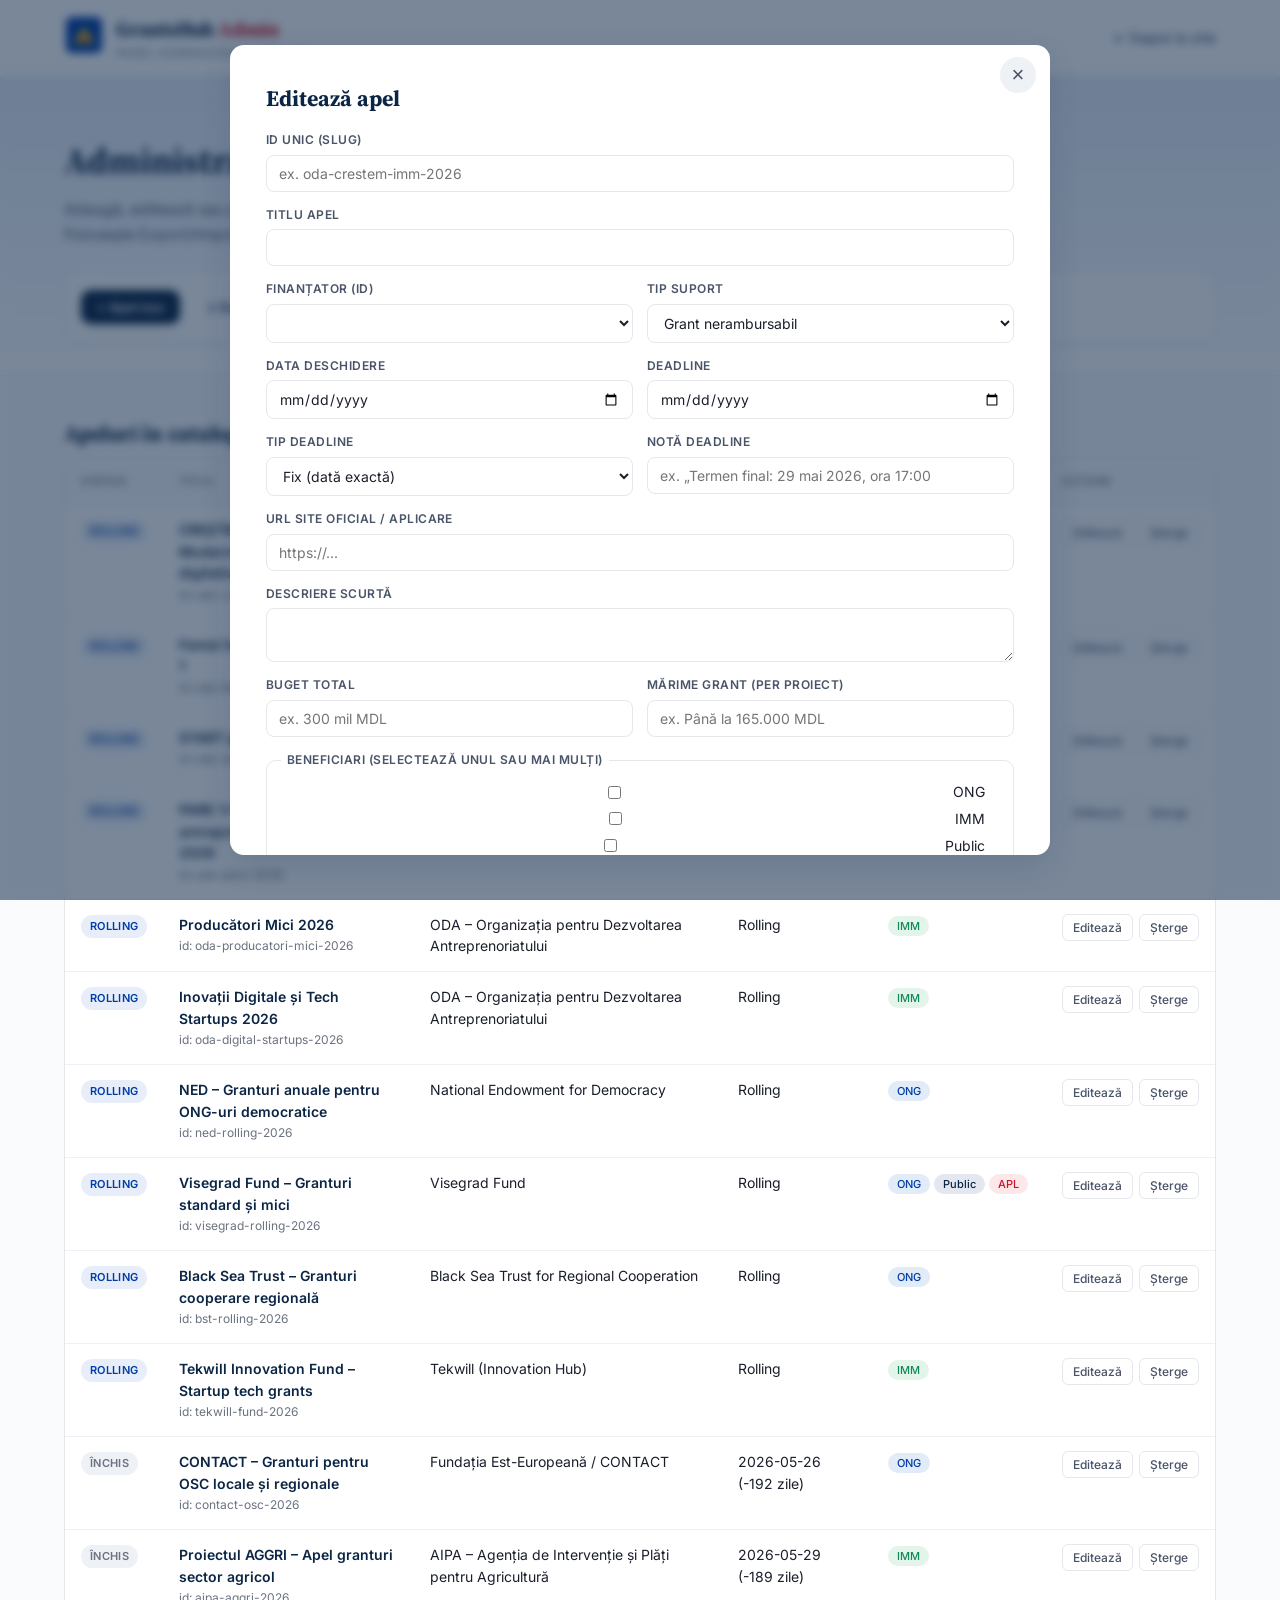
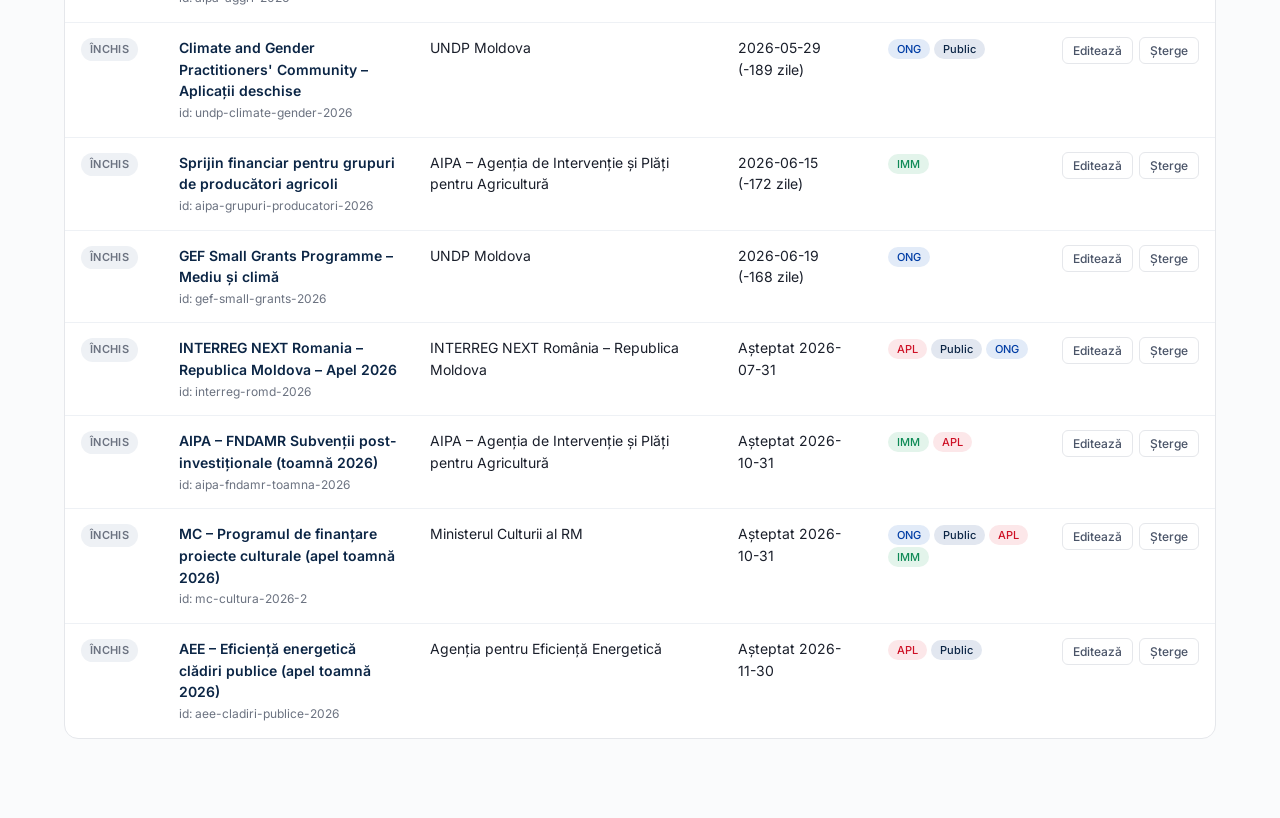
==== admin.html @ efa080d8 "Initial commit: GrantsHub Moldova v2 with auto-update job" ====
<!DOCTYPE html>
<html lang="ro">
<head>
    <meta charset="UTF-8">
    <meta name="viewport" content="width=device-width, initial-scale=1.0">
    <title>Admin — GrantsHub Moldova</title>
    <link rel="stylesheet" href="styles.css">
    <link rel="stylesheet" href="admin.css">
    <link href="https://fonts.googleapis.com/css2?family=Inter:wght@400;500;600;700&family=Source+Serif+4:wght@600;700&display=swap" rel="stylesheet">
</head>
<body>
    <header class="site-header">
        <div class="container header-inner">
            <div class="brand">
                <div class="brand-mark" aria-hidden="true">
                    <svg viewBox="0 0 40 40" width="40" height="40">
                        <rect x="2" y="2" width="36" height="36" rx="6" fill="#003DA5"/>
                        <path d="M10 28 L20 12 L30 28 Z" fill="#FFD200"/>
                        <circle cx="20" cy="24" r="3" fill="#CE1126"/>
                    </svg>
                </div>
                <div class="brand-text">
                    <div class="brand-name">GrantsHub <span>Admin</span></div>
                    <div class="brand-tag">Panel administrare apeluri</div>
                </div>
            </div>
            <nav class="nav">
                <a href="index.html">← Înapoi la site</a>
            </nav>
        </div>
    </header>

    <section class="admin-hero">
        <div class="container">
            <h1>Administrare apeluri</h1>
            <p>Adaugă, editează sau șterge apeluri. Modificările se salvează automat în browser (localStorage). Folosește Export/Import JSON pentru backup sau publicare permanentă în <code>data.js</code>.</p>

            <div class="admin-toolbar">
                <button class="btn btn-primary" id="btn-new">+ Apel nou</button>
                <button class="btn btn-ghost" id="btn-export">⇣ Export JSON</button>
                <label class="btn btn-ghost">
                    ⇡ Import JSON
                    <input type="file" id="file-import" accept="application/json" hidden>
                </label>
                <button class="btn btn-ghost" id="btn-reset">↺ Restaurează din data.js</button>
                <button class="btn btn-ghost" id="btn-download-ics">📅 Export calendar (.ics)</button>
                <div class="admin-status" id="status"></div>
            </div>
        </div>
    </section>

    <section class="admin-list-wrap">
        <div class="container">
            <h2 class="section-title" style="font-size:22px;">Apeluri în catalog (<span id="count">0</span>)</h2>
            <div class="admin-table-wrap">
                <table class="admin-table">
                    <thead>
                        <tr>
                            <th>Status</th>
                            <th>Titlu</th>
                            <th>Finanțator</th>
                            <th>Deadline</th>
                            <th>Beneficiari</th>
                            <th>Acțiuni</th>
                        </tr>
                    </thead>
                    <tbody id="rows"></tbody>
                </table>
            </div>
        </div>
    </section>

    <!-- Edit modal -->
    <div class="modal" id="edit-modal" hidden>
        <div class="modal-backdrop" data-close></div>
        <div class="modal-panel admin-modal" role="dialog" aria-modal="true">
            <button class="modal-close" data-close>×</button>
            <h2 id="form-title">Editează apel</h2>

            <form id="call-form">
                <div class="form-grid">
                    <label class="form-row full">
                        <span>ID unic (slug)</span>
                        <input type="text" name="id" required pattern="[a-z0-9-]+" placeholder="ex. oda-crestem-imm-2026">
                    </label>
                    <label class="form-row full">
                        <span>Titlu apel</span>
                        <input type="text" name="title" required>
                    </label>
                    <label class="form-row">
                        <span>Finanțator (ID)</span>
                        <select name="funderId" required id="funder-select"></select>
                    </label>
                    <label class="form-row">
                        <span>Tip suport</span>
                        <select name="type" required>
                            <option value="Grant">Grant nerambursabil</option>
                            <option value="Cofinantare">Cofinanțare</option>
                            <option value="Subventie">Subvenție</option>
                            <option value="Credit">Credit preferențial</option>
                            <option value="AT">Asistență tehnică</option>
                        </select>
                    </label>
                    <label class="form-row">
                        <span>Data deschidere</span>
                        <input type="date" name="opensOn" required>
                    </label>
                    <label class="form-row">
                        <span>Deadline</span>
                        <input type="date" name="deadline" required>
                    </label>
                    <label class="form-row">
                        <span>Tip deadline</span>
                        <select name="deadlineType" required>
                            <option value="fixed">Fix (dată exactă)</option>
                            <option value="rolling">Rolling / permanent</option>
                            <option value="expected">Așteptat / recurent</option>
                        </select>
                    </label>
                    <label class="form-row">
                        <span>Notă deadline</span>
                        <input type="text" name="deadlineNote" placeholder="ex. „Termen final: 29 mai 2026, ora 17:00"">
                    </label>
                    <label class="form-row full">
                        <span>URL site oficial / aplicare</span>
                        <input type="url" name="url" required placeholder="https://...">
                    </label>
                    <label class="form-row full">
                        <span>Descriere scurtă</span>
                        <textarea name="description" rows="2" required></textarea>
                    </label>
                    <label class="form-row">
                        <span>Buget total</span>
                        <input type="text" name="budgetTotal" placeholder="ex. 300 mil MDL">
                    </label>
                    <label class="form-row">
                        <span>Mărime grant (per proiect)</span>
                        <input type="text" name="budgetPerProject" placeholder="ex. Până la 165.000 MDL">
                    </label>
                    <fieldset class="form-row full">
                        <legend>Beneficiari (selectează unul sau mai mulți)</legend>
                        <label class="check"><input type="checkbox" name="audiences" value="ONG"> ONG</label>
                        <label class="check"><input type="checkbox" name="audiences" value="IMM"> IMM</label>
                        <label class="check"><input type="checkbox" name="audiences" value="Public"> Public</label>
                        <label class="check"><input type="checkbox" name="audiences" value="APL"> APL</label>
                    </fieldset>
                    <fieldset class="form-row full">
                        <legend>Domenii</legend>
                        <div id="topic-checks" class="topic-checks"></div>
                    </fieldset>
                    <label class="form-row full">
                        <span>Criterii de eligibilitate (un criteriu pe linie)</span>
                        <textarea name="eligibility" rows="6" required></textarea>
                    </label>
                    <label class="form-row">
                        <span>Data verificării</span>
                        <input type="date" name="verified" placeholder="2026-05-22">
                    </label>
                    <label class="form-row">
                        <span>Sursă verificare</span>
                        <input type="text" name="verifiedSource" placeholder="ex. oda.md comunicat 2026">
                    </label>
                </div>

                <div class="form-actions">
                    <button type="submit" class="btn btn-primary">Salvează apel</button>
                    <button type="button" class="btn btn-ghost" data-close>Anulează</button>
                </div>
            </form>
        </div>
    </div>

    <script src="data.js"></script>
    <script src="admin.js"></script>
</body>
</html>
---- styles.css ----
:root {
    --navy: #0B2545;
    --navy-2: #13315C;
    --blue: #003DA5;
    --blue-soft: #E7EEF9;
    --yellow: #FFD200;
    --red: #CE1126;
    --green: #0E8A56;
    --ink: #1A1F2B;
    --ink-2: #4A5468;
    --ink-3: #6B7280;
    --line: #E5E7EB;
    --line-2: #EEF1F5;
    --bg: #FAFBFC;
    --white: #FFFFFF;
    --shadow-sm: 0 1px 2px rgba(11,37,69,.06);
    --shadow-md: 0 4px 16px rgba(11,37,69,.08);
    --shadow-lg: 0 12px 32px rgba(11,37,69,.12);
    --radius: 14px;
    --radius-sm: 10px;
}

* { box-sizing: border-box; }
html { scroll-behavior: smooth; }
body {
    margin: 0;
    font-family: 'Inter', -apple-system, BlinkMacSystemFont, 'Segoe UI', sans-serif;
    color: var(--ink);
    background: var(--bg);
    line-height: 1.55;
    -webkit-font-smoothing: antialiased;
}

.container {
    max-width: 1200px;
    margin: 0 auto;
    padding: 0 24px;
}

/* ---------- Header ---------- */
.site-header {
    position: sticky;
    top: 0;
    z-index: 50;
    background: rgba(255,255,255,.92);
    backdrop-filter: saturate(180%) blur(12px);
    border-bottom: 1px solid var(--line);
}
.header-inner {
    display: flex;
    align-items: center;
    justify-content: space-between;
    padding: 14px 24px;
}
.brand { display: flex; align-items: center; gap: 12px; }
.brand-name {
    font-family: 'Source Serif 4', Georgia, serif;
    font-weight: 700;
    font-size: 20px;
    letter-spacing: -.01em;
    color: var(--navy);
}
.brand-name span { color: var(--red); }
.brand-tag {
    font-size: 11px;
    color: var(--ink-3);
    text-transform: uppercase;
    letter-spacing: .08em;
}
.nav { display: flex; gap: 28px; }
.nav a {
    color: var(--ink-2);
    text-decoration: none;
    font-weight: 500;
    font-size: 14px;
    transition: color .15s;
}
.nav a:hover { color: var(--blue); }
.nav-admin {
    padding: 6px 12px;
    border: 1px solid var(--line);
    border-radius: 8px;
    background: var(--bg);
}
.nav-admin:hover { background: var(--navy); color: #fff !important; border-color: var(--navy); }

.pulse-dot {
    display: inline-block;
    width: 8px; height: 8px;
    background: var(--green);
    border-radius: 50%;
    margin-right: 6px;
    animation: pulse 2s infinite;
}
@keyframes pulse {
    0%, 100% { box-shadow: 0 0 0 0 rgba(14,138,86,.6); }
    50% { box-shadow: 0 0 0 8px rgba(14,138,86,0); }
}

/* ---------- Hero ---------- */
.hero {
    padding: 80px 0 56px;
    background:
        radial-gradient(1200px 400px at 80% -100px, rgba(0,61,165,.10), transparent 60%),
        radial-gradient(800px 300px at 10% 100%, rgba(255,210,0,.10), transparent 60%),
        linear-gradient(180deg, #fff 0%, var(--bg) 100%);
    border-bottom: 1px solid var(--line);
}
.hero-badge {
    display: inline-block;
    padding: 6px 14px;
    background: var(--blue-soft);
    color: var(--blue);
    border-radius: 999px;
    font-size: 12px;
    font-weight: 600;
    letter-spacing: .02em;
    margin-bottom: 20px;
}
.hero h1 {
    font-family: 'Source Serif 4', Georgia, serif;
    font-size: clamp(34px, 5vw, 56px);
    line-height: 1.08;
    letter-spacing: -.02em;
    color: var(--navy);
    margin: 0 0 20px;
    font-weight: 700;
}
.hero-lead {
    font-size: 18px;
    color: var(--ink-2);
    max-width: 720px;
    margin: 0 0 32px;
}
.hero-actions { display: flex; gap: 12px; flex-wrap: wrap; margin-bottom: 48px; }
.btn {
    display: inline-flex;
    align-items: center;
    gap: 8px;
    padding: 13px 22px;
    border-radius: 10px;
    font-weight: 600;
    font-size: 15px;
    text-decoration: none;
    border: none;
    cursor: pointer;
    transition: transform .12s, box-shadow .15s, background .15s;
    font-family: inherit;
}
.btn-primary {
    background: var(--navy);
    color: #fff;
    box-shadow: var(--shadow-md);
}
.btn-primary:hover { background: var(--blue); transform: translateY(-1px); }
.btn-ghost { background: transparent; color: var(--navy); }
.btn-ghost:hover { color: var(--blue); }
.hero-stats {
    display: grid;
    grid-template-columns: repeat(4, 1fr);
    gap: 16px;
    max-width: 720px;
}
.hero-stats > div {
    padding: 18px 20px;
    background: #fff;
    border: 1px solid var(--line);
    border-radius: 12px;
    box-shadow: var(--shadow-sm);
}
.hero-stats strong {
    display: block;
    font-family: 'Source Serif 4', serif;
    font-size: 32px;
    color: var(--navy);
    line-height: 1;
    margin-bottom: 4px;
}
.hero-stats span { font-size: 12px; color: var(--ink-3); }

/* ---------- Section common ---------- */
section { padding: 80px 0; }
.section-title {
    font-family: 'Source Serif 4', serif;
    font-size: 32px;
    color: var(--navy);
    margin: 0 0 8px;
    font-weight: 700;
    letter-spacing: -.01em;
}
.section-sub {
    font-size: 16px;
    color: var(--ink-2);
    margin: 0 0 32px;
    max-width: 720px;
}

/* ---------- Audience ---------- */
.audience { background: #fff; border-top: 1px solid var(--line); border-bottom: 1px solid var(--line); }
.audience-grid {
    display: grid;
    grid-template-columns: repeat(auto-fit, minmax(240px, 1fr));
    gap: 16px;
}
.audience-card {
    text-align: left;
    background: var(--bg);
    border: 1px solid var(--line);
    border-radius: var(--radius);
    padding: 24px;
    cursor: pointer;
    font-family: inherit;
    transition: transform .15s, box-shadow .15s, border-color .15s;
}
.audience-card:hover { transform: translateY(-3px); box-shadow: var(--shadow-md); border-color: var(--blue); }
.aud-icon {
    width: 48px; height: 48px;
    border-radius: 10px;
    display: grid; place-items: center;
    font-weight: 700; font-size: 13px;
    color: #fff;
    margin-bottom: 16px;
    letter-spacing: .02em;
}
.aud-icon.ong { background: var(--blue); }
.aud-icon.imm { background: var(--green); }
.aud-icon.pub { background: var(--navy); }
.aud-icon.apl { background: var(--red); }
.audience-card h3 { font-size: 17px; margin: 0 0 6px; color: var(--navy); }
.audience-card p { font-size: 14px; color: var(--ink-2); margin: 0 0 16px; }
.aud-link { font-size: 13px; font-weight: 600; color: var(--blue); }

/* ---------- Topics ---------- */
.topic-chips {
    display: flex;
    flex-wrap: wrap;
    gap: 10px;
}
.topic-chip {
    background: #fff;
    border: 1px solid var(--line);
    color: var(--ink);
    padding: 10px 16px;
    border-radius: 999px;
    font-size: 14px;
    font-weight: 500;
    cursor: pointer;
    font-family: inherit;
    transition: all .15s;
    display: inline-flex; align-items: center; gap: 8px;
}
.topic-chip:hover { border-color: var(--blue); color: var(--blue); }
.topic-chip.active { background: var(--navy); color: #fff; border-color: var(--navy); }
.topic-chip .count {
    font-size: 11px;
    background: var(--line-2);
    color: var(--ink-3);
    padding: 2px 7px;
    border-radius: 999px;
    font-weight: 600;
}
.topic-chip.active .count { background: rgba(255,255,255,.18); color: #fff; }

/* ---------- Catalog ---------- */
.catalog { background: #fff; border-top: 1px solid var(--line); }
.catalog-head {
    display: flex;
    justify-content: space-between;
    align-items: flex-end;
    gap: 24px;
    flex-wrap: wrap;
    margin-bottom: 24px;
}
.search-wrap { flex: 1; max-width: 420px; min-width: 240px; }
.search-wrap input {
    width: 100%;
    padding: 12px 16px;
    border: 1px solid var(--line);
    border-radius: 10px;
    font-size: 14px;
    font-family: inherit;
    background: var(--bg);
    transition: border-color .15s, background .15s;
}
.search-wrap input:focus {
    outline: none;
    border-color: var(--blue);
    background: #fff;
    box-shadow: 0 0 0 4px var(--blue-soft);
}
.filters {
    display: flex;
    flex-direction: column;
    gap: 14px;
    padding: 20px;
    background: var(--bg);
    border: 1px solid var(--line);
    border-radius: var(--radius);
    margin-bottom: 28px;
}
.filter-group { display: flex; align-items: center; gap: 16px; flex-wrap: wrap; }
.filter-group > label {
    min-width: 90px;
    font-size: 12px;
    text-transform: uppercase;
    letter-spacing: .08em;
    color: var(--ink-3);
    font-weight: 600;
}
.chip-row { display: flex; flex-wrap: wrap; gap: 8px; flex: 1; }
.chip {
    background: #fff;
    border: 1px solid var(--line);
    padding: 7px 14px;
    border-radius: 999px;
    font-size: 13px;
    font-family: inherit;
    color: var(--ink-2);
    cursor: pointer;
    font-weight: 500;
    transition: all .12s;
}
.chip:hover { color: var(--blue); border-color: var(--blue); }
.chip.chip-active {
    background: var(--navy);
    color: #fff;
    border-color: var(--navy);
}

/* ---------- Cards ---------- */
.cards {
    display: grid;
    grid-template-columns: repeat(auto-fill, minmax(340px, 1fr));
    gap: 18px;
}
.card {
    background: #fff;
    border: 1px solid var(--line);
    border-radius: var(--radius);
    padding: 22px;
    display: flex;
    flex-direction: column;
    transition: transform .15s, box-shadow .15s, border-color .15s;
    cursor: pointer;
    position: relative;
}
.card:hover { transform: translateY(-3px); box-shadow: var(--shadow-lg); border-color: var(--blue); }
.card-head {
    display: flex;
    gap: 14px;
    align-items: flex-start;
    margin-bottom: 14px;
}
.card-logo {
    width: 48px; height: 48px;
    border-radius: 10px;
    background: var(--blue-soft);
    color: var(--blue);
    display: grid; place-items: center;
    font-weight: 700;
    font-size: 14px;
    flex-shrink: 0;
    letter-spacing: -.02em;
}
.card-logo.green { background: #E3F4EB; color: var(--green); }
.card-logo.red { background: #FCE7E9; color: var(--red); }
.card-logo.navy { background: #E2E7F0; color: var(--navy); }
.card-logo.yellow { background: #FFF6CC; color: #8A6A00; }
.card-title { flex: 1; min-width: 0; }
.card-title h3 {
    margin: 0 0 4px;
    font-size: 16px;
    color: var(--navy);
    line-height: 1.3;
    font-weight: 700;
}
.card-origin {
    font-size: 11px;
    color: var(--ink-3);
    text-transform: uppercase;
    letter-spacing: .05em;
    font-weight: 600;
}
.card-desc {
    font-size: 14px;
    color: var(--ink-2);
    margin: 0 0 16px;
    flex: 1;
    display: -webkit-box;
    -webkit-line-clamp: 3;
    -webkit-box-orient: vertical;
    overflow: hidden;
}
.card-tags { display: flex; flex-wrap: wrap; gap: 6px; margin-bottom: 16px; }
.tag {
    font-size: 11px;
    padding: 3px 9px;
    background: var(--line-2);
    color: var(--ink-2);
    border-radius: 999px;
    font-weight: 500;
}
.tag.aud-ONG { background: #E2EBF8; color: var(--blue); }
.tag.aud-IMM { background: #E3F4EB; color: var(--green); }
.tag.aud-Public { background: #E2E7F0; color: var(--navy); }
.tag.aud-APL { background: #FCE7E9; color: var(--red); }
.card-foot {
    display: flex;
    justify-content: space-between;
    align-items: center;
    padding-top: 14px;
    border-top: 1px solid var(--line);
}
.card-foot a {
    color: var(--blue);
    text-decoration: none;
    font-size: 13px;
    font-weight: 600;
}
.card-foot a:hover { text-decoration: underline; }
.card-detail-btn {
    font-size: 12px;
    color: var(--ink-3);
    background: none;
    border: none;
    cursor: pointer;
    font-family: inherit;
    padding: 0;
}
.status-dot {
    display: inline-block;
    width: 8px; height: 8px;
    background: var(--green);
    border-radius: 50%;
    margin-right: 6px;
    box-shadow: 0 0 0 3px rgba(14,138,86,.15);
}

.empty-state {
    text-align: center;
    padding: 60px 20px;
    color: var(--ink-3);
}
.empty-state p { margin: 0 0 16px; }

/* ---------- Guide ---------- */
.guide { background: var(--bg); border-top: 1px solid var(--line); }
.guide-steps {
    list-style: none;
    padding: 0;
    margin: 0;
    display: grid;
    grid-template-columns: repeat(auto-fit, minmax(260px, 1fr));
    gap: 18px;
    counter-reset: step;
}
.guide-steps li {
    background: #fff;
    border: 1px solid var(--line);
    border-radius: var(--radius);
    padding: 24px;
}
.guide-steps h4 {
    margin: 0 0 8px;
    font-size: 16px;
    color: var(--navy);
}
.guide-steps p { margin: 0; color: var(--ink-2); font-size: 14px; }

/* ---------- About ---------- */
.about { background: #fff; border-top: 1px solid var(--line); }
.about-grid {
    display: grid;
    grid-template-columns: 2fr 1fr;
    gap: 56px;
    align-items: start;
}
.about p { color: var(--ink-2); margin: 0 0 14px; }
.about .note { padding: 14px 16px; background: #FFF8E1; border-left: 3px solid var(--yellow); border-radius: 6px; font-size: 14px; }
.about-meta { display: flex; flex-direction: column; gap: 14px; }
.meta-card {
    background: var(--bg);
    border: 1px solid var(--line);
    border-radius: var(--radius);
    padding: 24px;
    text-align: center;
}
.meta-num {
    font-family: 'Source Serif 4', serif;
    font-size: 40px;
    line-height: 1;
    color: var(--navy);
    font-weight: 700;
}
.meta-label { font-size: 13px; color: var(--ink-3); margin-top: 6px; }

/* ---------- Footer ---------- */
.site-footer {
    background: var(--navy);
    color: #B8C2D2;
    padding: 40px 0;
}
.footer-inner {
    display: flex;
    justify-content: space-between;
    align-items: center;
    flex-wrap: wrap;
    gap: 20px;
}
.site-footer strong { color: #fff; display: block; font-size: 16px; margin-bottom: 4px; }
.site-footer p { margin: 0; font-size: 13px; }
.footer-links { display: flex; gap: 24px; }
.footer-links a { color: #B8C2D2; text-decoration: none; font-size: 14px; }
.footer-links a:hover { color: #fff; }
.footer-meta { font-size: 12px; color: #6B7B96; }

/* ---------- Modal ---------- */
.modal {
    position: fixed;
    inset: 0;
    z-index: 100;
    display: grid;
    place-items: center;
    padding: 20px;
}
.modal-backdrop {
    position: absolute;
    inset: 0;
    background: rgba(11,37,69,.55);
    backdrop-filter: blur(4px);
}
.modal-panel {
    position: relative;
    background: #fff;
    border-radius: var(--radius);
    max-width: 720px;
    width: 100%;
    max-height: 90vh;
    overflow-y: auto;
    padding: 36px;
    box-shadow: var(--shadow-lg);
    animation: modalIn .2s ease;
}
@keyframes modalIn { from { transform: scale(.96); opacity: 0; } to { transform: scale(1); opacity: 1; } }
.modal-close {
    position: absolute;
    top: 12px; right: 14px;
    background: var(--line-2);
    border: none;
    width: 36px; height: 36px;
    border-radius: 50%;
    font-size: 22px;
    cursor: pointer;
    line-height: 1;
    color: var(--ink-2);
}
.modal-close:hover { background: var(--line); color: var(--ink); }
.modal h2 {
    margin: 0 0 4px;
    font-family: 'Source Serif 4', serif;
    color: var(--navy);
    font-size: 26px;
}
.modal-origin { color: var(--ink-3); text-transform: uppercase; font-size: 12px; letter-spacing: .06em; margin-bottom: 20px; font-weight: 600; }
.modal h4 {
    margin: 20px 0 8px;
    color: var(--navy);
    font-size: 14px;
    text-transform: uppercase;
    letter-spacing: .05em;
}
.modal-list { padding-left: 20px; margin: 0; color: var(--ink-2); }
.modal-list li { margin-bottom: 6px; font-size: 14px; }
.modal-tags { display: flex; flex-wrap: wrap; gap: 6px; margin-top: 8px; }
.modal-link {
    display: inline-flex; align-items: center; gap: 8px;
    margin-top: 24px;
    padding: 12px 20px;
    background: var(--navy);
    color: #fff;
    border-radius: 10px;
    text-decoration: none;
    font-weight: 600;
    font-size: 14px;
}
.modal-link:hover { background: var(--blue); }

/* ---------- Status badges & call cards ---------- */
.status-badge {
    position: absolute;
    top: 12px; right: 12px;
    padding: 4px 10px;
    border-radius: 999px;
    font-size: 11px;
    font-weight: 700;
    text-transform: uppercase;
    letter-spacing: .03em;
}
.status-badge.urgent { background: #FCE7E9; color: var(--red); }
.status-badge.open { background: #E3F4EB; color: var(--green); }
.status-badge.rolling { background: var(--blue-soft); color: var(--blue); }
.status-badge.expected { background: #FFF6CC; color: #8A6A00; }
.status-badge.upcoming { background: var(--line-2); color: var(--ink-3); }

.card.status-closing-soon { border-color: rgba(206,17,38,.3); box-shadow: 0 0 0 1px rgba(206,17,38,.1); }

.card-funder {
    font-size: 11px;
    color: var(--ink-3);
    text-transform: uppercase;
    letter-spacing: .04em;
    font-weight: 600;
    margin-bottom: 3px;
}
.card-deadline {
    background: var(--bg);
    padding: 8px 12px;
    border-radius: 8px;
    font-size: 13px;
    color: var(--ink);
    margin-bottom: 14px;
    border: 1px solid var(--line);
}
.card.status-closing-soon .card-deadline {
    background: #FFF5F6;
    border-color: rgba(206,17,38,.2);
    color: var(--red);
}
.card.status-rolling .card-deadline {
    background: var(--blue-soft);
    border-color: rgba(0,61,165,.15);
    color: var(--blue);
}
.card.status-expected .card-deadline {
    background: #FFFBEC;
    border-color: rgba(255,210,0,.4);
    color: #8A6A00;
}

.card-cal-btn {
    background: var(--line-2);
    border: none;
    padding: 5px 10px;
    border-radius: 6px;
    font-size: 11px;
    font-family: inherit;
    cursor: pointer;
    color: var(--ink-2);
    font-weight: 600;
    transition: all .12s;
}
.card-cal-btn:hover { background: var(--navy); color: #fff; }

.modal-deadline-box {
    background: var(--bg);
    border: 1px solid var(--line);
    border-radius: 10px;
    padding: 14px 18px;
    margin: 16px 0 24px;
    font-size: 15px;
}
.modal-meta { margin-top: 16px; color: var(--ink-3); font-size: 12px; }
.modal-actions {
    display: flex;
    gap: 12px;
    flex-wrap: wrap;
    margin-top: 24px;
}
.modal-link.secondary {
    background: var(--bg);
    color: var(--ink);
    border: 1px solid var(--line);
    cursor: pointer;
    font-family: inherit;
    font-size: 14px;
    margin-top: 0;
}
.modal-link.secondary:hover { background: var(--line-2); }

/* ---------- Responsive ---------- */
@media (max-width: 768px) {
    .nav { display: none; }
    .hero { padding: 56px 0 40px; }
    section { padding: 56px 0; }
    .hero-stats { grid-template-columns: repeat(2, 1fr); }
    .about-grid { grid-template-columns: 1fr; gap: 32px; }
    .filter-group { flex-direction: column; align-items: flex-start; }
    .filter-group > label { min-width: auto; }
    .catalog-head { flex-direction: column; align-items: stretch; }
    .search-wrap { max-width: none; }
    .modal-panel { padding: 24px; }
}
---- admin.css ----
/* Admin-specific styles */
.admin-hero {
    background: linear-gradient(180deg, var(--blue-soft) 0%, #fff 100%);
    padding: 56px 0 32px;
    border-bottom: 1px solid var(--line);
}
.admin-hero h1 {
    font-family: 'Source Serif 4', serif;
    font-size: 36px;
    color: var(--navy);
    margin: 0 0 8px;
}
.admin-hero p {
    color: var(--ink-2);
    max-width: 720px;
    margin: 0 0 24px;
}
.admin-hero code {
    background: #fff;
    padding: 2px 8px;
    border-radius: 4px;
    font-size: 13px;
    border: 1px solid var(--line);
}

.admin-toolbar {
    display: flex;
    flex-wrap: wrap;
    gap: 10px;
    align-items: center;
    padding: 16px;
    background: #fff;
    border: 1px solid var(--line);
    border-radius: var(--radius);
    box-shadow: var(--shadow-sm);
}
.admin-toolbar .btn { padding: 9px 16px; font-size: 13px; }
.admin-toolbar label.btn { cursor: pointer; margin: 0; }
.admin-status {
    margin-left: auto;
    font-size: 13px;
    color: var(--green);
    font-weight: 500;
}
.admin-status.error { color: var(--red); }
.admin-status:empty { display: none; }

.admin-list-wrap { padding: 40px 0 80px; background: var(--bg); min-height: 50vh; }

.admin-table-wrap {
    background: #fff;
    border: 1px solid var(--line);
    border-radius: var(--radius);
    overflow-x: auto;
}
.admin-table {
    width: 100%;
    border-collapse: collapse;
    font-size: 14px;
}
.admin-table thead {
    background: var(--bg);
    border-bottom: 1px solid var(--line);
}
.admin-table th {
    text-align: left;
    padding: 14px 16px;
    font-size: 11px;
    text-transform: uppercase;
    letter-spacing: .05em;
    color: var(--ink-3);
    font-weight: 600;
}
.admin-table td {
    padding: 14px 16px;
    border-top: 1px solid var(--line-2);
    vertical-align: top;
}
.admin-table tr:hover td { background: var(--bg); }
.admin-table .td-title { font-weight: 600; color: var(--navy); max-width: 320px; }
.admin-table .td-title small { display: block; color: var(--ink-3); font-weight: 400; font-size: 12px; margin-top: 2px; }
.admin-table .row-actions { display: flex; gap: 6px; }
.admin-table .row-actions button {
    padding: 5px 10px;
    font-size: 12px;
    border: 1px solid var(--line);
    background: #fff;
    border-radius: 6px;
    cursor: pointer;
    font-family: inherit;
    color: var(--ink-2);
    font-weight: 500;
}
.admin-table .row-actions button:hover { background: var(--navy); color: #fff; border-color: var(--navy); }
.admin-table .row-actions button.danger:hover { background: var(--red); border-color: var(--red); }

.status-pill {
    display: inline-block;
    padding: 3px 9px;
    border-radius: 999px;
    font-size: 11px;
    font-weight: 600;
    text-transform: uppercase;
    letter-spacing: .03em;
}
.status-pill.closing-soon { background: #FCE7E9; color: var(--red); }
.status-pill.open { background: #E3F4EB; color: var(--green); }
.status-pill.rolling { background: var(--blue-soft); color: var(--blue); }
.status-pill.expected { background: #FFF6CC; color: #8A6A00; }
.status-pill.closed { background: var(--line-2); color: var(--ink-3); }

.auto-badge {
    display: inline-block;
    margin-left: 6px;
    padding: 2px 7px;
    background: linear-gradient(90deg, #FFD200, #FFA500);
    color: #4A3500;
    border-radius: 4px;
    font-size: 10px;
    font-weight: 700;
    letter-spacing: .04em;
    text-transform: uppercase;
}
.row-auto td { background: rgba(255, 210, 0, .07); }
.row-auto:hover td { background: rgba(255, 210, 0, .12); }

/* ----- Form ----- */
.admin-modal { max-width: 820px; }
.admin-modal h2 { font-size: 22px; margin-bottom: 16px; }
.form-grid {
    display: grid;
    grid-template-columns: 1fr 1fr;
    gap: 14px;
}
.form-row { display: flex; flex-direction: column; gap: 5px; }
.form-row.full { grid-column: 1 / -1; }
.form-row > span,
.form-row > legend {
    font-size: 12px;
    color: var(--ink-2);
    text-transform: uppercase;
    letter-spacing: .04em;
    font-weight: 600;
    padding: 0;
}
.form-row input,
.form-row select,
.form-row textarea {
    padding: 9px 12px;
    border: 1px solid var(--line);
    border-radius: 8px;
    font-size: 14px;
    font-family: inherit;
    background: #fff;
    color: var(--ink);
    transition: border-color .15s, box-shadow .15s;
    width: 100%;
}
.form-row input:focus,
.form-row select:focus,
.form-row textarea:focus {
    outline: none;
    border-color: var(--blue);
    box-shadow: 0 0 0 3px var(--blue-soft);
}
.form-row textarea { resize: vertical; font-family: inherit; }
fieldset.form-row {
    border: 1px solid var(--line);
    border-radius: 10px;
    padding: 12px 14px 14px;
    margin: 0;
}
fieldset.form-row legend { padding: 0 6px; }
fieldset.form-row .check {
    display: inline-flex;
    align-items: center;
    gap: 6px;
    margin-right: 14px;
    font-size: 14px;
    color: var(--ink);
    text-transform: none;
    letter-spacing: 0;
    font-weight: 400;
    cursor: pointer;
}
.topic-checks {
    display: grid;
    grid-template-columns: repeat(auto-fill, minmax(180px, 1fr));
    gap: 4px 14px;
    margin-top: 4px;
}
.topic-checks .check { font-size: 13px; }

.form-actions {
    display: flex;
    gap: 10px;
    margin-top: 22px;
    padding-top: 18px;
    border-top: 1px solid var(--line);
}

@media (max-width: 768px) {
    .form-grid { grid-template-columns: 1fr; }
    .admin-table { font-size: 12px; }
    .admin-table th, .admin-table td { padding: 10px 8px; }
}
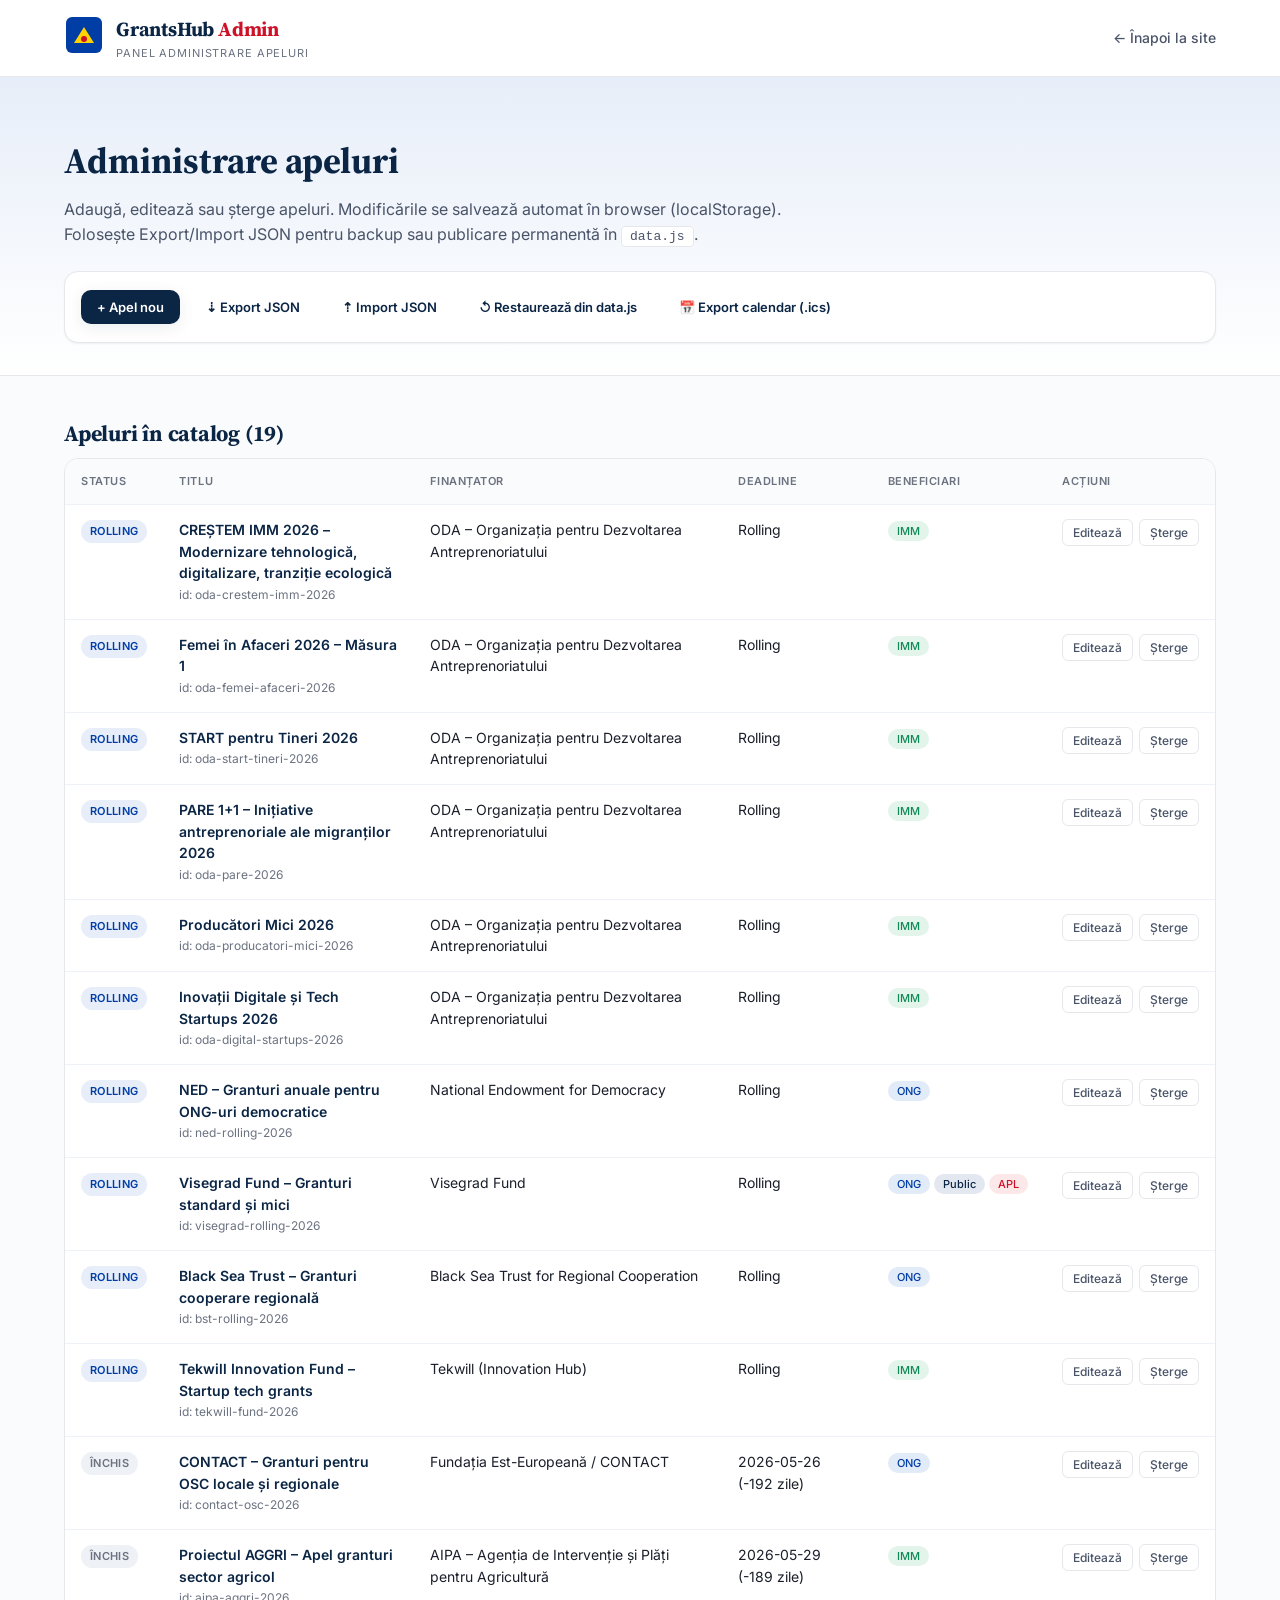
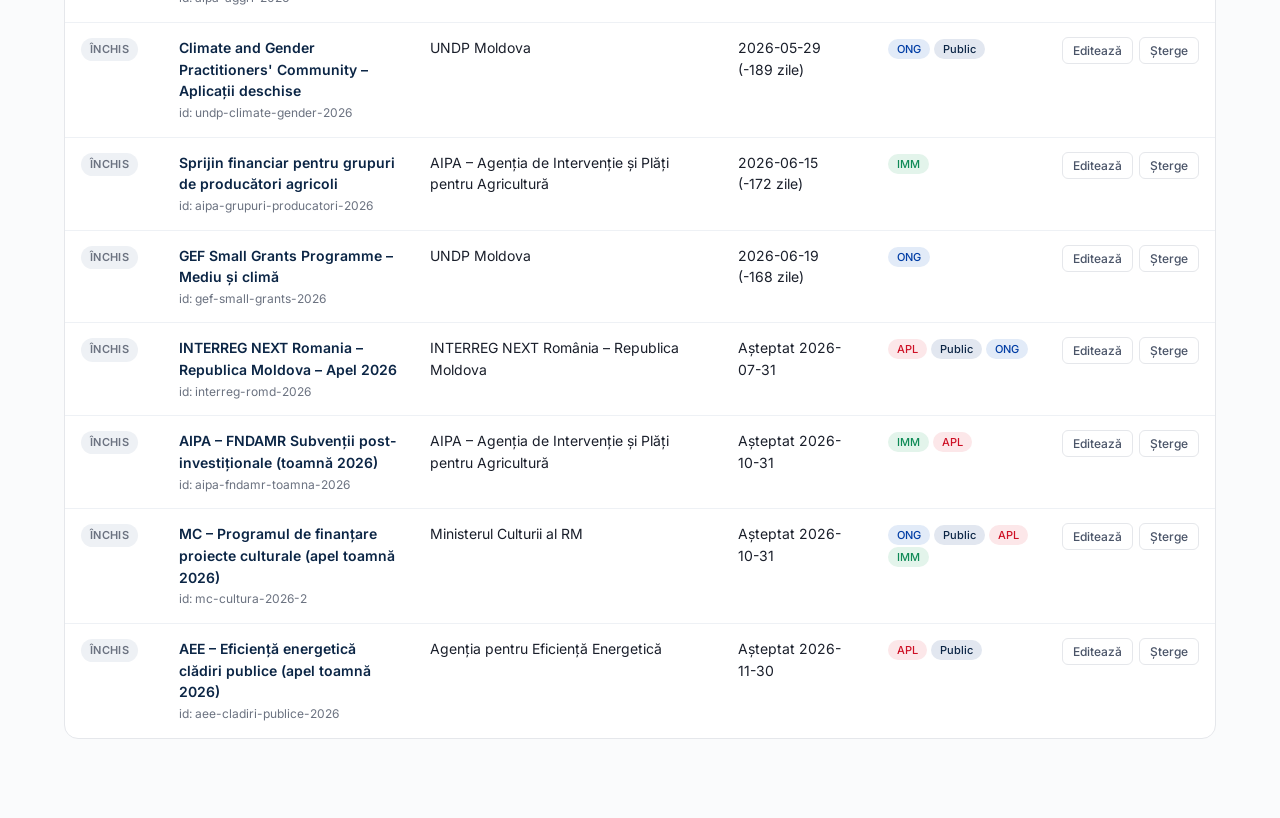
==== commit 4212e03e: "﻿fix: bulletproof modal hide-by-default + cache busters User still saw blocking empty modal after CS" ====
--- a/admin.html
+++ b/admin.html
@@ -4,8 +4,8 @@
     <meta charset="UTF-8">
     <meta name="viewport" content="width=device-width, initial-scale=1.0">
     <title>Admin — GrantsHub Moldova</title>
-    <link rel="stylesheet" href="styles.css">
-    <link rel="stylesheet" href="admin.css">
+    <link rel="stylesheet" href="styles.css?v=3">
+    <link rel="stylesheet" href="admin.css?v=3">
     <link href="https://fonts.googleapis.com/css2?family=Inter:wght@400;500;600;700&family=Source+Serif+4:wght@600;700&display=swap" rel="stylesheet">
 </head>
 <body>
@@ -70,8 +70,8 @@
         </div>
     </section>
 
-    <!-- Edit modal -->
-    <div class="modal" id="edit-modal" hidden>
+    <!-- Edit modal: ascuns prin inline style + CSS + class .is-open la deschidere -->
+    <div class="modal" id="edit-modal" aria-hidden="true" style="display:none">
         <div class="modal-backdrop" data-close></div>
         <div class="modal-panel admin-modal" role="dialog" aria-modal="true">
             <button class="modal-close" data-close>×</button>
@@ -170,7 +170,7 @@
         </div>
     </div>
 
-    <script src="data.js"></script>
-    <script src="admin.js"></script>
+    <script src="data.js?v=3"></script>
+    <script src="admin.js?v=3"></script>
 </body>
 </html>
--- a/styles.css
+++ b/styles.css
@@ -516,12 +516,15 @@
 
 /* ---------- Modal ---------- */
 .modal {
+    display: none;
     position: fixed;
     inset: 0;
     z-index: 100;
-    display: grid;
     place-items: center;
     padding: 20px;
+}
+.modal.is-open {
+    display: grid;
 }
 .modal-backdrop {
     position: absolute;
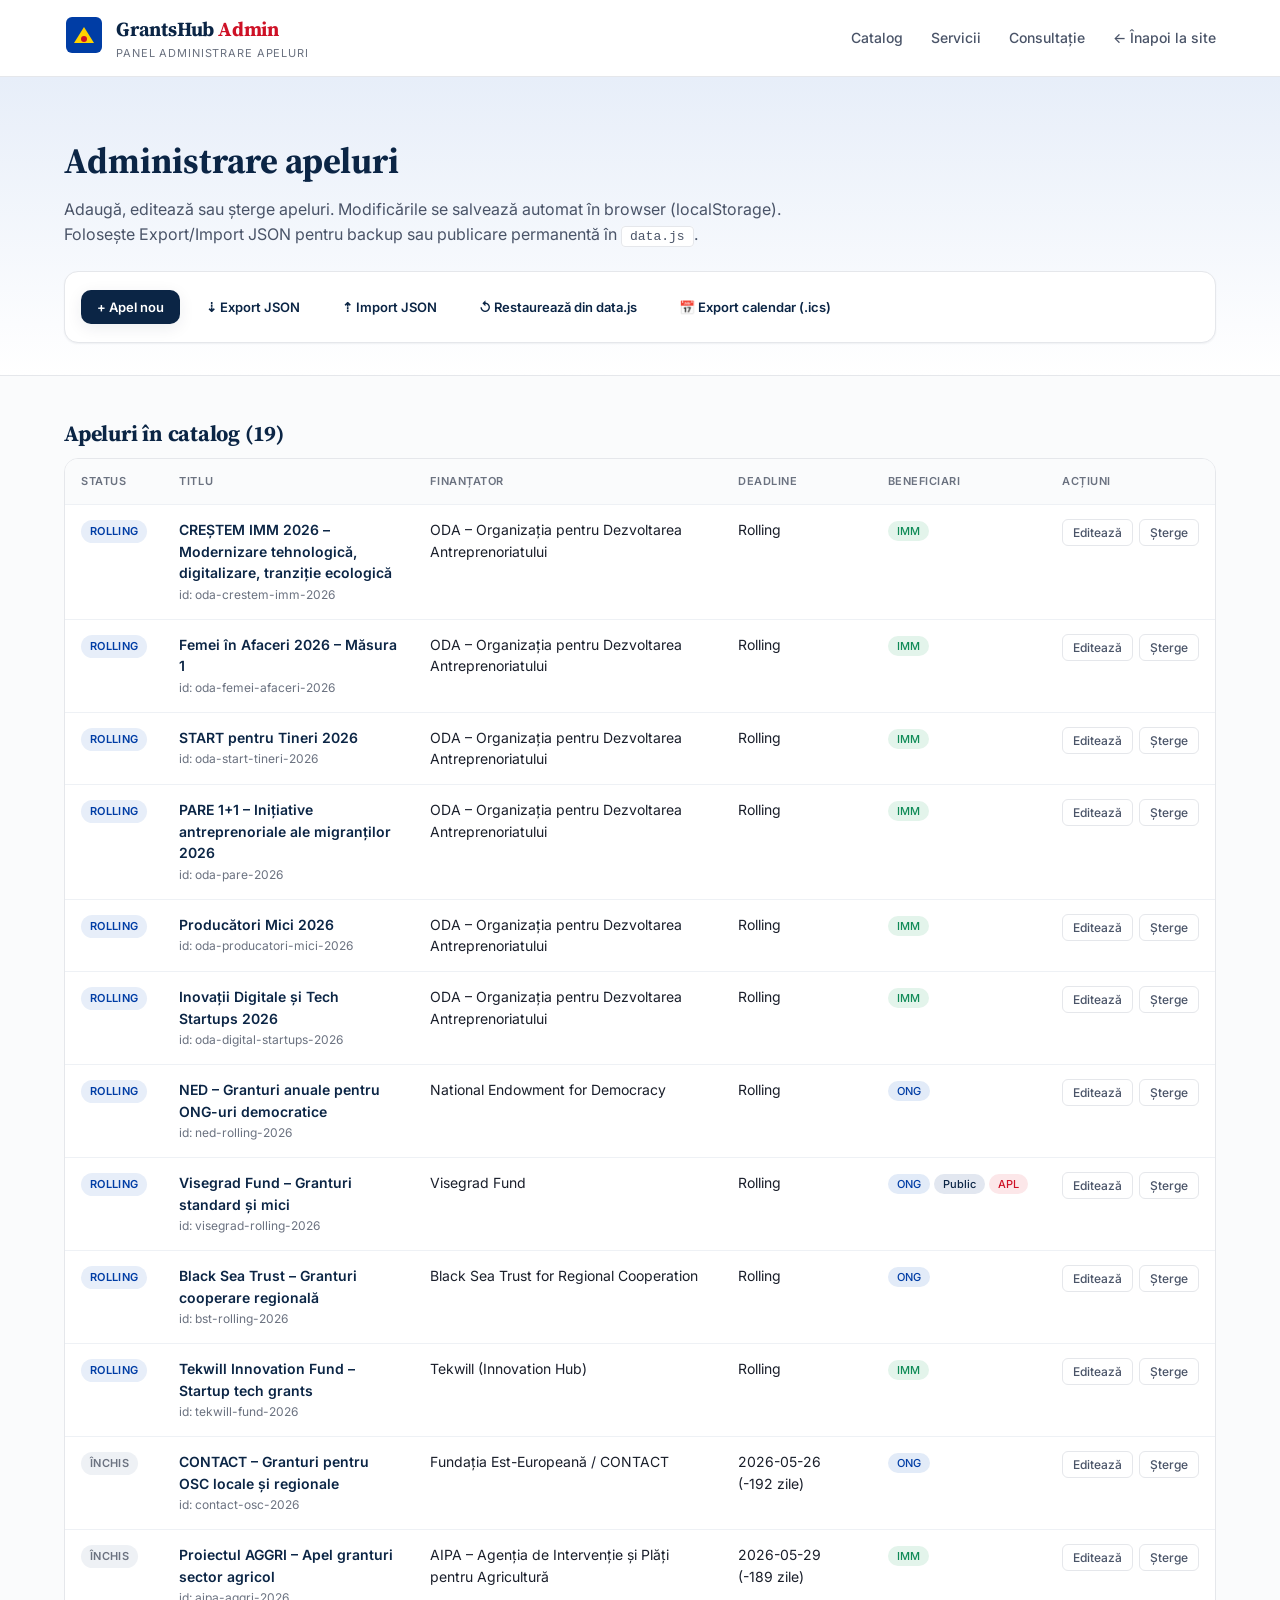
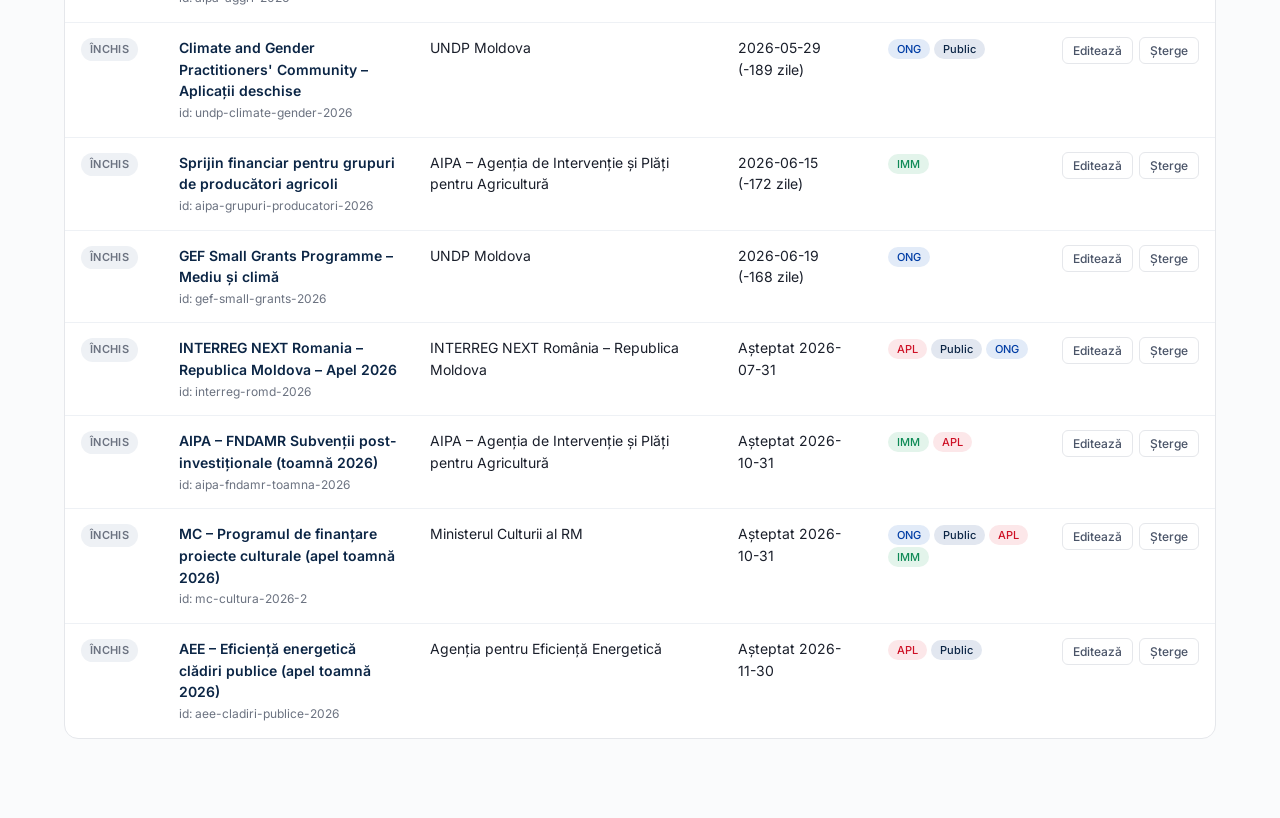
==== commit bd53efb8: "﻿feat: add servicii.html + consultatii.html (AO Centrul de Excelenta) - servicii.html: about AO + 2 " ====
--- a/admin.html
+++ b/admin.html
@@ -25,6 +25,9 @@
                 </div>
             </div>
             <nav class="nav">
+                <a href="index.html">Catalog</a>
+                <a href="servicii.html">Servicii</a>
+                <a href="consultatii.html">Consultație</a>
                 <a href="index.html">← Înapoi la site</a>
             </nav>
         </div>
--- a/styles.css
+++ b/styles.css
@@ -83,6 +83,14 @@
     background: var(--bg);
 }
 .nav-admin:hover { background: var(--navy); color: #fff !important; border-color: var(--navy); }
+.nav-cta {
+    padding: 6px 14px;
+    border-radius: 8px;
+    background: var(--navy);
+    color: #fff !important;
+    font-weight: 600;
+}
+.nav-cta:hover { background: var(--blue); color: #fff !important; }
 
 .pulse-dot {
     display: inline-block;
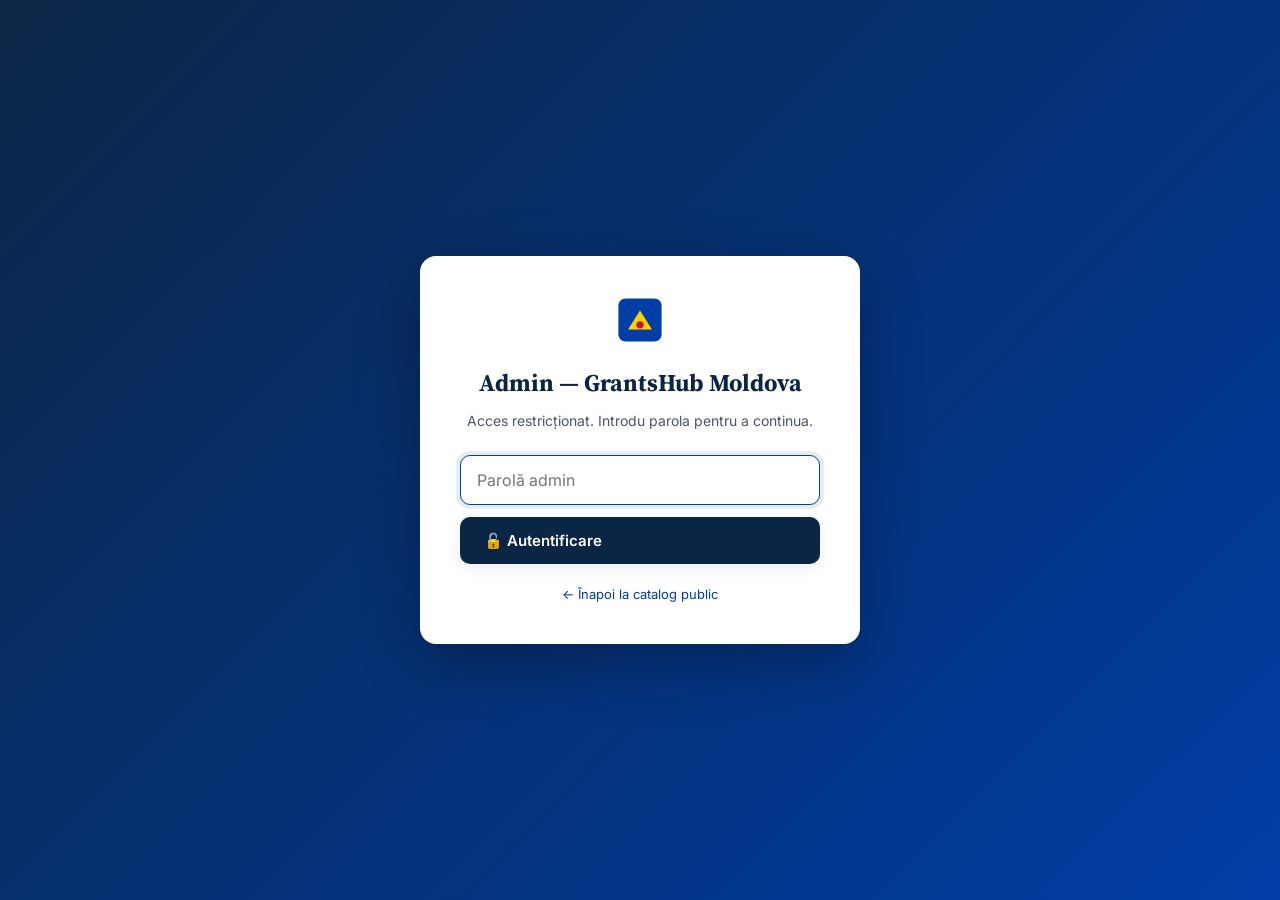
==== commit a833b575: "﻿feat(admin): password gate (SHA-256 client-side) - Default password: GrantsHub2026! - SHA-256 hash " ====
--- a/admin.html
+++ b/admin.html
@@ -9,6 +9,43 @@
     <link href="https://fonts.googleapis.com/css2?family=Inter:wght@400;500;600;700&family=Source+Serif+4:wght@600;700&display=swap" rel="stylesheet">
 </head>
 <body>
+    <!--
+        ============ ADMIN PASSWORD GATE ============
+        Default password: GrantsHub2026!
+        SHA-256 hash below = e739a615f74426488e07ad66f26f5328a353004ae4e7db8a825f131426ae6094
+
+        🔑 PENTRU A SCHIMBA PAROLA:
+        1. Deschide consola browser (F12) și rulează:
+             (async()=>{const h=await crypto.subtle.digest("SHA-256",new TextEncoder().encode("noua-parola-aici"));console.log(Array.from(new Uint8Array(h)).map(b=>b.toString(16).padStart(2,"0")).join(""))})()
+        2. Copiază hash-ul afișat (64 caractere hex)
+        3. Înlocuiește valoarea PASSWORD_HASH în scriptul de mai jos
+        4. Commit + push în repo
+        ⚠ Acest gate e client-side: un atacator tehnic poate inspecta sursa.
+           Pentru securitate reală: backend cu autentificare server-side.
+    -->
+    <div id="auth-gate" hidden>
+        <div class="auth-card">
+            <div class="auth-brand">
+                <svg viewBox="0 0 40 40" width="48" height="48">
+                    <rect x="2" y="2" width="36" height="36" rx="6" fill="#003DA5"/>
+                    <path d="M10 28 L20 12 L30 28 Z" fill="#FFD200"/>
+                    <circle cx="20" cy="24" r="3" fill="#CE1126"/>
+                </svg>
+                <h1>Admin — GrantsHub Moldova</h1>
+                <p>Acces restricționat. Introdu parola pentru a continua.</p>
+            </div>
+            <form id="auth-form">
+                <input type="password" id="auth-pw" required autofocus placeholder="Parolă admin" autocomplete="current-password">
+                <button type="submit" class="btn btn-primary">🔓 Autentificare</button>
+                <div id="auth-error" hidden>Parolă incorectă. Reîncearcă.</div>
+            </form>
+            <p class="auth-hint">
+                <a href="index.html">← Înapoi la catalog public</a>
+            </p>
+        </div>
+    </div>
+
+    <div id="admin-app" hidden>
     <header class="site-header">
         <div class="container header-inner">
             <div class="brand">
@@ -28,7 +65,7 @@
                 <a href="index.html">Catalog</a>
                 <a href="servicii.html">Servicii</a>
                 <a href="consultatii.html">Consultație</a>
-                <a href="index.html">← Înapoi la site</a>
+                <button type="button" id="logout-btn" class="nav-logout">🔒 Logout</button>
             </nav>
         </div>
     </header>
@@ -173,7 +210,74 @@
         </div>
     </div>
 
-    <script src="data.js?v=3"></script>
-    <script src="admin.js?v=3"></script>
+    </div><!-- /#admin-app -->
+
+    <script>
+    // ============ ADMIN AUTH GATE ============
+    (function() {
+        const PASSWORD_HASH = 'e739a615f74426488e07ad66f26f5328a353004ae4e7db8a825f131426ae6094';
+        // SHA-256 of "GrantsHub2026!" — see comment at top of file to change
+
+        const SESSION_KEY = 'grantshub_admin_auth_v1';
+
+        async function sha256Hex(text) {
+            const bytes = new TextEncoder().encode(text);
+            const hash = await crypto.subtle.digest('SHA-256', bytes);
+            return Array.from(new Uint8Array(hash)).map(b => b.toString(16).padStart(2, '0')).join('');
+        }
+
+        function showApp() {
+            document.getElementById('auth-gate').hidden = true;
+            const app = document.getElementById('admin-app');
+            app.hidden = false;
+            app.style.display = '';
+
+            // Now load data.js and admin.js dynamically (so admin.js init() runs after auth)
+            const data = document.createElement('script');
+            data.src = 'data.js?v=4';
+            data.onload = () => {
+                const admin = document.createElement('script');
+                admin.src = 'admin.js?v=4';
+                document.body.appendChild(admin);
+            };
+            document.body.appendChild(data);
+
+            // Wire logout button
+            document.getElementById('logout-btn').addEventListener('click', () => {
+                if (confirm('Sigur ieși din panoul admin?')) {
+                    sessionStorage.removeItem(SESSION_KEY);
+                    location.reload();
+                }
+            });
+        }
+
+        function showLogin() {
+            document.getElementById('auth-gate').hidden = false;
+            document.getElementById('admin-app').hidden = true;
+            document.getElementById('admin-app').style.display = 'none';
+
+            document.getElementById('auth-form').addEventListener('submit', async e => {
+                e.preventDefault();
+                const pw = document.getElementById('auth-pw').value;
+                const hash = await sha256Hex(pw);
+                if (hash === PASSWORD_HASH) {
+                    sessionStorage.setItem(SESSION_KEY, '1');
+                    location.reload();
+                } else {
+                    document.getElementById('auth-error').hidden = false;
+                    document.getElementById('auth-pw').value = '';
+                    document.getElementById('auth-pw').focus();
+                }
+            });
+        }
+
+        const isAuth = sessionStorage.getItem(SESSION_KEY) === '1';
+        if (isAuth) {
+            showApp();
+        } else {
+            showLogin();
+        }
+    })();
+    </script>
 </body>
 </html>
--- a/admin.css
+++ b/admin.css
@@ -1,3 +1,103 @@
+/* ============ AUTH GATE ============ */
+#auth-gate {
+    position: fixed;
+    inset: 0;
+    z-index: 1000;
+    display: grid;
+    place-items: center;
+    padding: 20px;
+    background: linear-gradient(135deg, #0B2545 0%, #003DA5 100%);
+}
+.auth-card {
+    background: #fff;
+    border-radius: 16px;
+    padding: 40px;
+    max-width: 440px;
+    width: 100%;
+    box-shadow: 0 20px 60px rgba(0,0,0,.3);
+    text-align: center;
+}
+.auth-brand svg { margin-bottom: 14px; }
+.auth-brand h1 {
+    font-family: 'Source Serif 4', Georgia, serif;
+    color: var(--navy);
+    font-size: 24px;
+    margin: 0 0 8px;
+    font-weight: 700;
+}
+.auth-brand p {
+    color: var(--ink-2);
+    margin: 0 0 24px;
+    font-size: 14px;
+}
+#auth-form {
+    display: flex;
+    flex-direction: column;
+    gap: 12px;
+}
+#auth-form input {
+    padding: 14px 16px;
+    border: 1.5px solid var(--line);
+    border-radius: 10px;
+    font-size: 16px;
+    font-family: inherit;
+    background: var(--bg);
+}
+#auth-form input:focus {
+    outline: none;
+    border-color: var(--blue);
+    background: #fff;
+    box-shadow: 0 0 0 4px var(--blue-soft);
+}
+#auth-form button {
+    padding: 14px 24px;
+    background: var(--navy);
+    color: #fff;
+    border: none;
+    border-radius: 10px;
+    font-size: 15px;
+    font-weight: 600;
+    cursor: pointer;
+    transition: background .15s;
+    font-family: inherit;
+}
+#auth-form button:hover { background: var(--blue); }
+#auth-error {
+    color: var(--red);
+    background: #FCE7E9;
+    padding: 10px 14px;
+    border-radius: 8px;
+    font-size: 13px;
+    text-align: left;
+}
+.auth-hint {
+    margin: 20px 0 0;
+    font-size: 13px;
+    color: var(--ink-3);
+}
+.auth-hint a {
+    color: var(--blue);
+    text-decoration: none;
+}
+.auth-hint a:hover { text-decoration: underline; }
+
+.nav-logout {
+    padding: 6px 12px;
+    border: 1px solid var(--line);
+    border-radius: 8px;
+    background: var(--bg);
+    color: var(--ink-2);
+    font-family: inherit;
+    font-size: 14px;
+    cursor: pointer;
+    font-weight: 500;
+}
+.nav-logout:hover {
+    background: var(--red);
+    color: #fff;
+    border-color: var(--red);
+}
+
 /* Admin-specific styles */
 .admin-hero {
     background: linear-gradient(180deg, var(--blue-soft) 0%, #fff 100%);
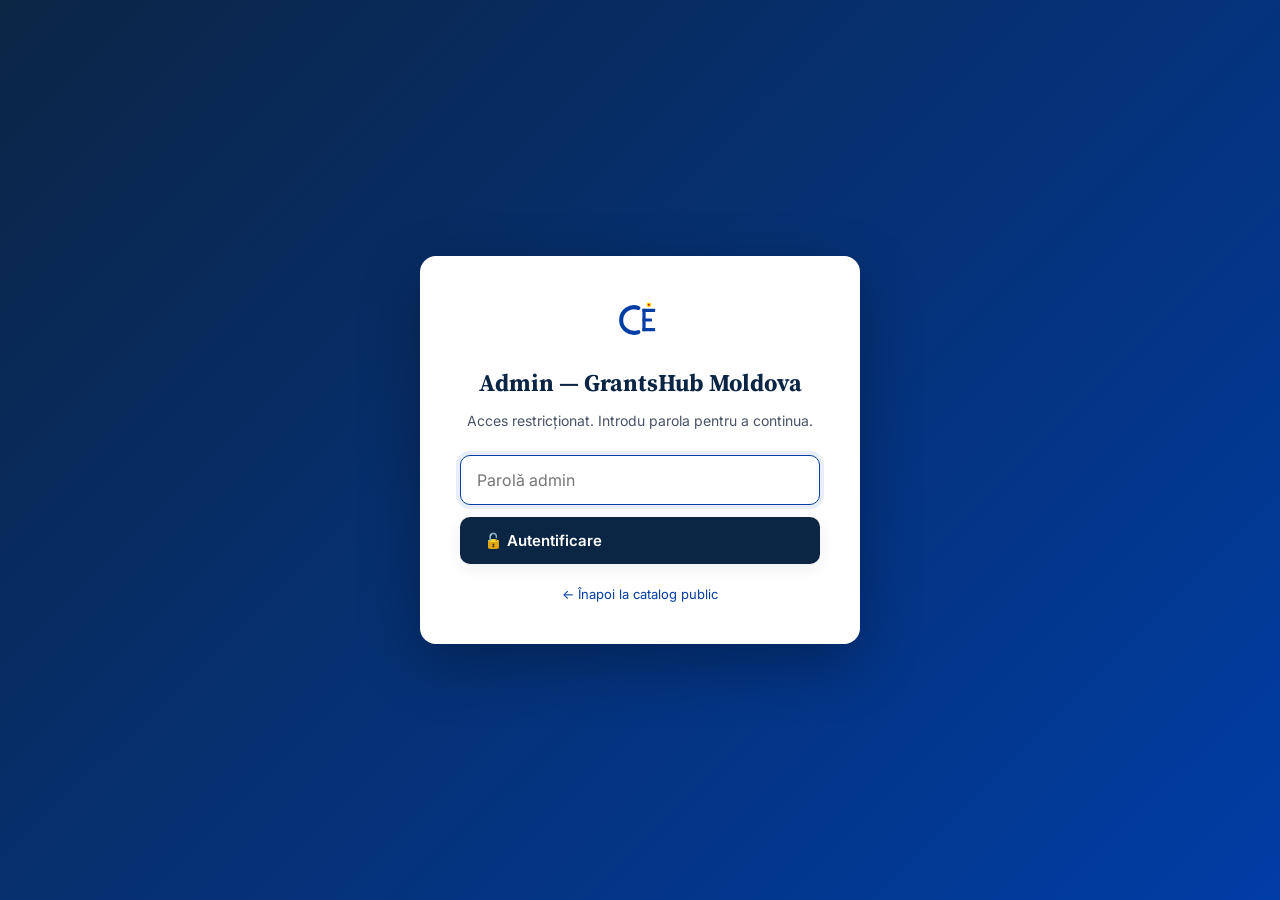
==== commit 3cb271aa: "feat(cabinet): full Grantio agent integration — eligibility, ideas wizard, project sheet flow Major " ====
--- a/admin.html
+++ b/admin.html
@@ -4,6 +4,7 @@
     <meta charset="UTF-8">
     <meta name="viewport" content="width=device-width, initial-scale=1.0">
     <title>Admin — GrantsHub Moldova</title>
+    <link rel="icon" type="image/svg+xml" href="favicon.svg">
     <link rel="stylesheet" href="styles.css?v=3">
     <link rel="stylesheet" href="admin.css?v=3">
     <link href="https://fonts.googleapis.com/css2?family=Inter:wght@400;500;600;700&family=Source+Serif+4:wght@600;700&display=swap" rel="stylesheet">
@@ -26,10 +27,14 @@
     <div id="auth-gate" hidden>
         <div class="auth-card">
             <div class="auth-brand">
-                <svg viewBox="0 0 40 40" width="48" height="48">
-                    <rect x="2" y="2" width="36" height="36" rx="6" fill="#003DA5"/>
-                    <path d="M10 28 L20 12 L30 28 Z" fill="#FFD200"/>
-                    <circle cx="20" cy="24" r="3" fill="#CE1126"/>
+                <svg viewBox="0 0 120 120" width="48" height="48" aria-hidden="true">
+                    <path d="M 56 30 A 32 32 0 1 0 56 90" fill="none" stroke="#003DA5" stroke-width="10" stroke-linecap="round"/>
+                    <rect x="66" y="32" width="8" height="56" rx="2" fill="#003DA5"/>
+                    <rect x="66" y="32" width="32" height="8" rx="2" fill="#003DA5"/>
+                    <rect x="66" y="56" width="24" height="8" rx="2" fill="#003DA5"/>
+                    <rect x="66" y="80" width="32" height="8" rx="2" fill="#003DA5"/>
+                    <circle cx="82" cy="22" r="6" fill="#FFD200"/>
+                    <circle cx="82" cy="22" r="2.5" fill="#CE1126"/>
                 </svg>
                 <h1>Admin — GrantsHub Moldova</h1>
                 <p>Acces restricționat. Introdu parola pentru a continua.</p>
@@ -50,10 +55,14 @@
         <div class="container header-inner">
             <div class="brand">
                 <div class="brand-mark" aria-hidden="true">
-                    <svg viewBox="0 0 40 40" width="40" height="40">
-                        <rect x="2" y="2" width="36" height="36" rx="6" fill="#003DA5"/>
-                        <path d="M10 28 L20 12 L30 28 Z" fill="#FFD200"/>
-                        <circle cx="20" cy="24" r="3" fill="#CE1126"/>
+                    <svg viewBox="0 0 120 120" width="40" height="40" aria-hidden="true">
+                        <path d="M 56 30 A 32 32 0 1 0 56 90" fill="none" stroke="#003DA5" stroke-width="10" stroke-linecap="round"/>
+                        <rect x="66" y="32" width="8" height="56" rx="2" fill="#003DA5"/>
+                        <rect x="66" y="32" width="32" height="8" rx="2" fill="#003DA5"/>
+                        <rect x="66" y="56" width="24" height="8" rx="2" fill="#003DA5"/>
+                        <rect x="66" y="80" width="32" height="8" rx="2" fill="#003DA5"/>
+                        <circle cx="82" cy="22" r="6" fill="#FFD200"/>
+                        <circle cx="82" cy="22" r="2.5" fill="#CE1126"/>
                     </svg>
                 </div>
                 <div class="brand-text">
--- a/styles.css
+++ b/styles.css
@@ -1,11 +1,21 @@
 :root {
+    /* === Drapel Moldova — paletă echilibrată albastru / galben / roșu === */
+    --md-blue: #003DA5;       /* Albastru — autoritate, încredere, instituțional */
+    --md-yellow: #FFD200;     /* Galben — vizibilitate, optimism, energie */
+    --md-red: #CE1126;        /* Roșu — urgență, accent critic, premium */
+    --md-blue-soft: #E7EEF9;
+    --md-yellow-soft: #FFF6CC;
+    --md-red-soft: #FDECEE;
+
+    /* Legacy aliases pentru backward compat */
     --navy: #0B2545;
     --navy-2: #13315C;
-    --blue: #003DA5;
-    --blue-soft: #E7EEF9;
-    --yellow: #FFD200;
-    --red: #CE1126;
+    --blue: var(--md-blue);
+    --blue-soft: var(--md-blue-soft);
+    --yellow: var(--md-yellow);
+    --red: var(--md-red);
     --green: #0E8A56;
+
     --ink: #1A1F2B;
     --ink-2: #4A5468;
     --ink-3: #6B7280;
@@ -13,9 +23,15 @@
     --line-2: #EEF1F5;
     --bg: #FAFBFC;
     --white: #FFFFFF;
+
     --shadow-sm: 0 1px 2px rgba(11,37,69,.06);
     --shadow-md: 0 4px 16px rgba(11,37,69,.08);
     --shadow-lg: 0 12px 32px rgba(11,37,69,.12);
+
+    /* Gradient drapel — folosibil pe headere/accentuări */
+    --md-flag-gradient: linear-gradient(90deg, var(--md-blue) 0%, var(--md-blue) 33%, var(--md-yellow) 33%, var(--md-yellow) 66%, var(--md-red) 66%, var(--md-red) 100%);
+    --md-flag-stripe-h: 4px;
+
     --radius: 14px;
     --radius-sm: 10px;
 }
